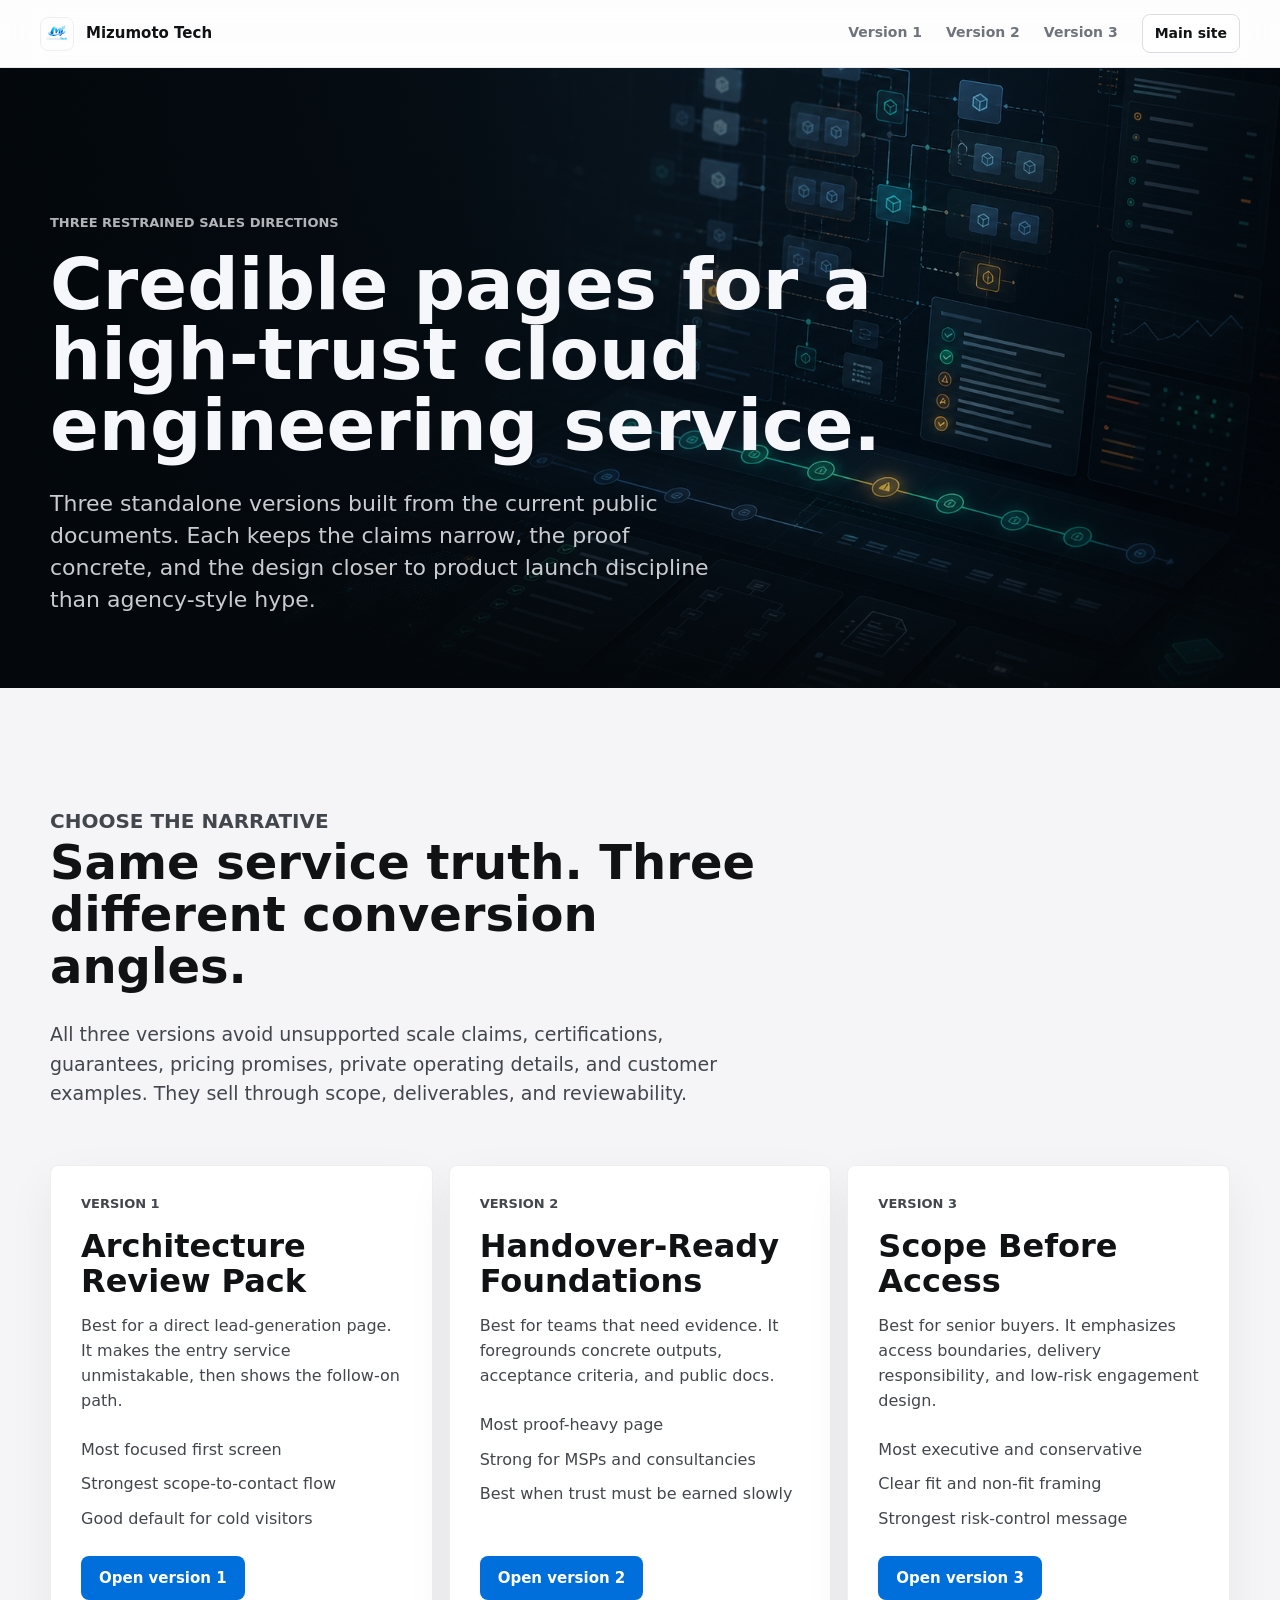
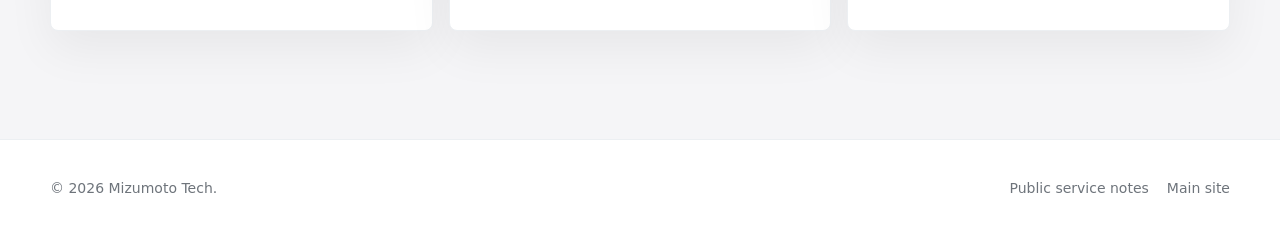
==== sales/index.html @ ddb333c5 "some random sales pages" ====
<!doctype html>
<html lang="en">
  <head>
    <meta charset="utf-8">
    <meta name="viewport" content="width=device-width, initial-scale=1">
    <title>Mizumoto Tech Sales Page Concepts</title>
    <meta
      name="description"
      content="Three public-safe static sales page concepts for Mizumoto Tech, based on the current service documents."
    >
    <meta name="theme-color" content="#f5f5f7">
    <link rel="icon" type="image/png" href="assets/mizumototech_logo.png">
    <link rel="apple-touch-icon" href="assets/mizumototech_logo.png">
    <link rel="stylesheet" href="sales.css">
  </head>
  <body class="sales-home">
    <header class="topbar">
      <a class="brand" href="./index.html" aria-label="Mizumoto Tech sales concepts">
        <img src="assets/mizumototech_logo.png" alt="">
        <span>Mizumoto Tech</span>
      </a>
      <nav class="nav" aria-label="Sales page versions">
        <a href="v1.html">Version 1</a>
        <a href="v2.html">Version 2</a>
        <a href="v3.html">Version 3</a>
        <a class="nav-cta" href="../">Main site</a>
      </nav>
    </header>

    <main>
      <section class="hero compact lead-wide" aria-labelledby="page-title">
        <div class="hero-inner">
          <p class="eyebrow">Three restrained sales directions</p>
          <h1 id="page-title">Credible pages for a high-trust cloud engineering service.</h1>
          <p class="hero-copy">
            Three standalone versions built from the current public documents.
            Each keeps the claims narrow, the proof concrete, and the design
            closer to product launch discipline than agency-style hype.
          </p>
        </div>
      </section>

      <section class="home-intro" aria-labelledby="versions-title">
        <div class="section-inner">
          <div class="section-kicker">
            <p class="eyebrow">Choose the narrative</p>
            <h2 id="versions-title">Same service truth. Three different conversion angles.</h2>
          </div>
          <p class="home-note">
            All three versions avoid unsupported scale claims, certifications,
            guarantees, pricing promises, private operating details, and customer
            examples. They sell through scope, deliverables, and reviewability.
          </p>

          <div class="version-grid" aria-label="Available sales page versions">
            <article class="version-card">
              <div>
                <p class="eyebrow">Version 1</p>
                <h2>Architecture Review Pack</h2>
                <p>
                  Best for a direct lead-generation page. It makes the entry
                  service unmistakable, then shows the follow-on path.
                </p>
                <ul>
                  <li>Most focused first screen</li>
                  <li>Strongest scope-to-contact flow</li>
                  <li>Good default for cold visitors</li>
                </ul>
              </div>
              <a class="button primary" href="v1.html">Open version 1</a>
            </article>

            <article class="version-card">
              <div>
                <p class="eyebrow">Version 2</p>
                <h2>Handover-Ready Foundations</h2>
                <p>
                  Best for teams that need evidence. It foregrounds concrete
                  outputs, acceptance criteria, and public docs.
                </p>
                <ul>
                  <li>Most proof-heavy page</li>
                  <li>Strong for MSPs and consultancies</li>
                  <li>Best when trust must be earned slowly</li>
                </ul>
              </div>
              <a class="button primary" href="v2.html">Open version 2</a>
            </article>

            <article class="version-card">
              <div>
                <p class="eyebrow">Version 3</p>
                <h2>Scope Before Access</h2>
                <p>
                  Best for senior buyers. It emphasizes access boundaries,
                  delivery responsibility, and low-risk engagement design.
                </p>
                <ul>
                  <li>Most executive and conservative</li>
                  <li>Clear fit and non-fit framing</li>
                  <li>Strongest risk-control message</li>
                </ul>
              </div>
              <a class="button primary" href="v3.html">Open version 3</a>
            </article>
          </div>
        </div>
      </section>
    </main>

    <footer class="site-footer">
      <div class="footer-inner">
        <span>&copy; 2026 Mizumoto Tech.</span>
        <nav class="footer-links" aria-label="Footer links">
          <a href="../docs.html?doc=content%2Fimported%2Fsre-runbooks%2Fdocs%2Fservice-positioning.md">Public service notes</a>
          <a href="../">Main site</a>
        </nav>
      </div>
    </footer>
  </body>
</html>
---- sales/sales.css ----
:root {
  color-scheme: light;
  --ink: #101214;
  --ink-soft: #42474d;
  --muted: #6e747b;
  --line: #d9dde2;
  --line-soft: #eceff2;
  --paper: #ffffff;
  --wash: #f5f5f7;
  --wash-strong: #ededf0;
  --night: #080d12;
  --night-soft: #111820;
  --blue: #006edb;
  --teal: #0a8f86;
  --green: #4f7f2a;
  --amber: #a76400;
  --max: 1180px;
  --shadow: 0 24px 72px rgba(16, 18, 20, 0.11);
}

* {
  box-sizing: border-box;
}

html {
  background: var(--wash);
  scroll-behavior: smooth;
}

body {
  margin: 0;
  min-width: 320px;
  color: var(--ink);
  background: var(--wash);
  font-family:
    Inter, ui-sans-serif, system-ui, -apple-system, BlinkMacSystemFont, "Segoe UI",
    sans-serif;
  line-height: 1.55;
  letter-spacing: 0;
  text-rendering: optimizeLegibility;
}

body.sales-v1 {
  --variant: var(--blue);
}

body.sales-v2 {
  --variant: var(--teal);
}

body.sales-v3 {
  --variant: var(--amber);
}

a {
  color: inherit;
  text-decoration: none;
}

img {
  max-width: 100%;
}

.topbar {
  position: sticky;
  top: 0;
  z-index: 50;
  display: flex;
  min-height: 68px;
  align-items: center;
  justify-content: space-between;
  gap: 24px;
  padding: 0 40px;
  border-bottom: 1px solid rgba(217, 221, 226, 0.64);
  background: rgba(255, 255, 255, 0.82);
  backdrop-filter: blur(22px);
}

.brand {
  display: inline-flex;
  align-items: center;
  gap: 12px;
  min-width: max-content;
  font-size: 15px;
  font-weight: 700;
  color: var(--ink);
}

.brand img {
  display: block;
  width: 34px;
  height: 34px;
  border: 1px solid var(--line-soft);
  border-radius: 8px;
}

.nav {
  display: flex;
  align-items: center;
  justify-content: flex-end;
  gap: 24px;
  color: var(--muted);
  font-size: 14px;
  font-weight: 560;
}

.nav a {
  padding: 12px 0;
  border-bottom: 1px solid transparent;
}

.nav a:hover,
.nav a:focus-visible,
.nav a[aria-current="page"] {
  color: var(--ink);
  border-color: currentColor;
}

.nav .nav-cta {
  padding: 8px 12px;
  border: 1px solid var(--line);
  border-radius: 8px;
  color: var(--ink);
  background: rgba(255, 255, 255, 0.64);
}

.hero {
  position: relative;
  min-height: 760px;
  display: grid;
  align-items: end;
  overflow: hidden;
  color: #f5f7fa;
  background:
    linear-gradient(90deg, rgba(4, 8, 12, 0.92) 0%, rgba(4, 8, 12, 0.78) 35%, rgba(4, 8, 12, 0.2) 72%, rgba(4, 8, 12, 0.56) 100%),
    linear-gradient(0deg, rgba(4, 8, 12, 0.88) 0%, rgba(4, 8, 12, 0) 34%),
    url("assets/cloud-reliability-hero.png");
  background-size: cover;
  background-position: center;
}

.hero.compact {
  min-height: 620px;
}

.hero-inner,
.section-inner,
.footer-inner {
  width: min(var(--max), calc(100% - 80px));
  margin: 0 auto;
}

.hero-inner {
  padding: 136px 0 72px;
}

.hero .eyebrow {
  color: rgba(245, 247, 250, 0.72);
}

.eyebrow {
  margin: 0 0 18px;
  color: var(--variant, var(--blue));
  font-size: 13px;
  font-weight: 760;
  line-height: 1.2;
  text-transform: uppercase;
  letter-spacing: 0;
}

.hero h1 {
  max-width: 820px;
  margin: 0;
  font-size: 72px;
  line-height: 0.98;
  font-weight: 760;
  letter-spacing: 0;
}

.hero.lead-wide h1 {
  max-width: 940px;
}

.hero-copy {
  max-width: 660px;
  margin: 28px 0 0;
  color: rgba(245, 247, 250, 0.82);
  font-size: 22px;
  line-height: 1.45;
}

.hero-actions,
.section-actions {
  display: flex;
  flex-wrap: wrap;
  align-items: center;
  gap: 12px;
  margin-top: 34px;
}

.button {
  display: inline-flex;
  min-height: 44px;
  align-items: center;
  justify-content: center;
  padding: 11px 17px;
  border: 1px solid transparent;
  border-radius: 8px;
  font-size: 15px;
  font-weight: 700;
  line-height: 1.2;
}

.button.primary {
  color: #fff;
  background: var(--blue);
}

.button.secondary {
  color: #f5f7fa;
  border-color: rgba(245, 247, 250, 0.28);
  background: rgba(245, 247, 250, 0.08);
}

.button.light {
  color: var(--ink);
  border-color: var(--line);
  background: var(--paper);
}

.button:hover,
.button:focus-visible {
  transform: translateY(-1px);
}

.hero-proof {
  display: grid;
  grid-template-columns: repeat(4, 1fr);
  gap: 1px;
  max-width: 980px;
  margin-top: 76px;
  border: 1px solid rgba(245, 247, 250, 0.14);
  border-radius: 8px;
  overflow: hidden;
  background: rgba(245, 247, 250, 0.14);
}

.hero-proof div {
  min-height: 112px;
  padding: 22px;
  background: rgba(5, 10, 15, 0.42);
  backdrop-filter: blur(14px);
}

.hero-proof strong {
  display: block;
  margin-bottom: 8px;
  color: #fff;
  font-size: 17px;
  line-height: 1.25;
}

.hero-proof span {
  display: block;
  color: rgba(245, 247, 250, 0.68);
  font-size: 14px;
  line-height: 1.45;
}

.band {
  padding: 108px 0;
}

.band.white {
  background: var(--paper);
}

.band.soft {
  background: var(--wash);
}

.band.dark {
  color: #f5f7fa;
  background: var(--night);
}

.band.rule {
  border-top: 1px solid var(--line-soft);
}

.section-kicker {
  max-width: 760px;
}

.section-kicker h2 {
  margin: 0;
  font-size: 48px;
  line-height: 1.08;
  font-weight: 740;
  letter-spacing: 0;
}

.section-kicker p {
  margin: 22px 0 0;
  color: var(--ink-soft);
  font-size: 20px;
  line-height: 1.55;
}

.dark .section-kicker p {
  color: rgba(245, 247, 250, 0.72);
}

.split {
  display: grid;
  grid-template-columns: minmax(0, 0.95fr) minmax(320px, 1.05fr);
  gap: 72px;
  align-items: start;
}

.split.reverse {
  grid-template-columns: minmax(320px, 1fr) minmax(0, 0.95fr);
}

.lead-statement {
  max-width: 860px;
  margin: 0;
  font-size: 42px;
  line-height: 1.12;
  font-weight: 720;
  letter-spacing: 0;
}

.quiet {
  color: var(--muted);
}

.body-copy {
  max-width: 700px;
  color: var(--ink-soft);
  font-size: 18px;
}

.body-copy p {
  margin: 0 0 18px;
}

.metric-row {
  display: grid;
  grid-template-columns: repeat(3, 1fr);
  gap: 1px;
  margin-top: 52px;
  border: 1px solid var(--line-soft);
  border-radius: 8px;
  overflow: hidden;
  background: var(--line-soft);
}

.metric {
  min-height: 168px;
  padding: 26px;
  background: var(--paper);
}

.metric strong {
  display: block;
  margin-bottom: 16px;
  font-size: 36px;
  line-height: 1;
  color: var(--variant, var(--blue));
}

.metric span {
  display: block;
  color: var(--ink-soft);
  font-size: 16px;
}

.cards {
  display: grid;
  grid-template-columns: repeat(3, 1fr);
  gap: 16px;
  margin-top: 48px;
}

.cards.two {
  grid-template-columns: repeat(2, 1fr);
}

.cards.four {
  grid-template-columns: repeat(4, 1fr);
}

.card {
  min-height: 248px;
  padding: 28px;
  border: 1px solid var(--line-soft);
  border-radius: 8px;
  background: var(--paper);
}

.card.dark-card {
  border-color: rgba(245, 247, 250, 0.14);
  background: rgba(245, 247, 250, 0.06);
}

.card-number {
  display: block;
  margin-bottom: 28px;
  color: var(--variant, var(--blue));
  font-size: 14px;
  font-weight: 780;
}

.card h3 {
  margin: 0 0 14px;
  font-size: 24px;
  line-height: 1.16;
  font-weight: 720;
  letter-spacing: 0;
}

.card p {
  margin: 0;
  color: var(--ink-soft);
  font-size: 16px;
}

.dark .card p {
  color: rgba(245, 247, 250, 0.72);
}

.quote-panel {
  padding: 40px;
  border: 1px solid var(--line-soft);
  border-radius: 8px;
  background: var(--paper);
  box-shadow: var(--shadow);
}

.quote-panel p {
  margin: 0;
  font-size: 28px;
  line-height: 1.24;
  font-weight: 700;
  letter-spacing: 0;
}

.quote-panel span {
  display: block;
  margin-top: 22px;
  color: var(--muted);
  font-size: 15px;
  font-weight: 650;
}

.process {
  display: grid;
  grid-template-columns: repeat(4, 1fr);
  gap: 0;
  margin-top: 52px;
  border: 1px solid var(--line-soft);
  border-radius: 8px;
  overflow: hidden;
  background: var(--paper);
}

.dark .process {
  border-color: rgba(245, 247, 250, 0.14);
  background: rgba(245, 247, 250, 0.08);
}

.process-step {
  min-height: 250px;
  padding: 28px;
  border-right: 1px solid var(--line-soft);
}

.dark .process-step {
  border-color: rgba(245, 247, 250, 0.14);
  background: rgba(245, 247, 250, 0.04);
}

.process-step:last-child {
  border-right: 0;
}

.process-step span {
  display: block;
  margin-bottom: 44px;
  color: var(--variant, var(--blue));
  font-size: 13px;
  font-weight: 800;
}

.process-step h3 {
  margin: 0 0 12px;
  font-size: 22px;
  line-height: 1.16;
}

.process-step p {
  margin: 0;
  color: var(--ink-soft);
}

.dark .process-step p {
  color: rgba(245, 247, 250, 0.72);
}

.fit-grid {
  display: grid;
  grid-template-columns: repeat(2, 1fr);
  gap: 16px;
  margin-top: 48px;
}

.fit-panel {
  padding: 32px;
  border: 1px solid var(--line-soft);
  border-radius: 8px;
  background: var(--paper);
}

.fit-panel h3 {
  margin: 0 0 20px;
  font-size: 24px;
  line-height: 1.2;
}

.check-list {
  display: grid;
  gap: 14px;
  margin: 0;
  padding: 0;
  list-style: none;
}

.check-list li {
  position: relative;
  padding-left: 26px;
  color: var(--ink-soft);
}

.check-list li::before {
  position: absolute;
  left: 0;
  top: 0.45em;
  width: 9px;
  height: 9px;
  border: 1px solid currentColor;
  border-radius: 50%;
  content: "";
  color: var(--variant, var(--blue));
}

.feature-list {
  display: grid;
  gap: 18px;
  margin: 0;
  padding: 0;
  list-style: none;
}

.feature-list li {
  padding: 22px 0;
  border-bottom: 1px solid var(--line-soft);
}

.feature-list li:first-child {
  padding-top: 0;
}

.feature-list strong {
  display: block;
  margin-bottom: 8px;
  font-size: 20px;
}

.feature-list span {
  color: var(--ink-soft);
}

.doc-links {
  display: flex;
  flex-wrap: wrap;
  gap: 10px;
  margin-top: 26px;
}

.doc-links a {
  padding: 9px 12px;
  border: 1px solid var(--line);
  border-radius: 8px;
  color: var(--ink-soft);
  background: var(--paper);
  font-size: 14px;
  font-weight: 660;
}

.doc-links a:hover,
.doc-links a:focus-visible {
  color: var(--ink);
  border-color: var(--ink);
}

.proof-table {
  margin-top: 48px;
  border: 1px solid var(--line-soft);
  border-radius: 8px;
  overflow: hidden;
  background: var(--paper);
}

.proof-row {
  display: grid;
  grid-template-columns: 0.65fr 1fr 1fr;
  border-bottom: 1px solid var(--line-soft);
}

.proof-row:last-child {
  border-bottom: 0;
}

.proof-row > div {
  padding: 24px;
  border-right: 1px solid var(--line-soft);
}

.proof-row > div:last-child {
  border-right: 0;
}

.proof-row strong {
  display: block;
  margin-bottom: 6px;
}

.proof-row span {
  color: var(--ink-soft);
}

.cta {
  padding: 104px 0;
  color: #f5f7fa;
  background:
    linear-gradient(90deg, rgba(4, 8, 12, 0.96), rgba(4, 8, 12, 0.74)),
    url("assets/cloud-reliability-hero.png");
  background-size: cover;
  background-position: center;
}

.cta-grid {
  display: grid;
  grid-template-columns: minmax(0, 1fr) 360px;
  gap: 56px;
  align-items: end;
}

.cta h2 {
  margin: 0;
  max-width: 820px;
  font-size: 52px;
  line-height: 1.06;
  letter-spacing: 0;
}

.cta p {
  margin: 22px 0 0;
  max-width: 660px;
  color: rgba(245, 247, 250, 0.74);
  font-size: 19px;
}

.contact-box {
  padding: 26px;
  border: 1px solid rgba(245, 247, 250, 0.16);
  border-radius: 8px;
  background: rgba(245, 247, 250, 0.07);
}

.contact-box span {
  display: block;
  color: rgba(245, 247, 250, 0.66);
  font-size: 13px;
  font-weight: 750;
  text-transform: uppercase;
}

.contact-box strong {
  display: block;
  margin-top: 12px;
  font-size: 23px;
  line-height: 1.2;
}

.contact-box small {
  display: block;
  margin-top: 10px;
  color: rgba(245, 247, 250, 0.58);
}

.site-footer {
  padding: 38px 0;
  color: var(--muted);
  border-top: 1px solid var(--line-soft);
  background: var(--paper);
  font-size: 14px;
}

.footer-inner {
  display: flex;
  justify-content: space-between;
  gap: 24px;
}

.footer-links {
  display: flex;
  flex-wrap: wrap;
  gap: 18px;
  justify-content: flex-end;
}

.version-grid {
  display: grid;
  grid-template-columns: repeat(3, 1fr);
  gap: 16px;
  margin-top: 56px;
}

.version-card {
  display: flex;
  min-height: 390px;
  flex-direction: column;
  justify-content: space-between;
  padding: 30px;
  border: 1px solid var(--line-soft);
  border-radius: 8px;
  background: var(--paper);
  box-shadow: 0 18px 48px rgba(16, 18, 20, 0.06);
}

.version-card:hover,
.version-card:focus-within {
  transform: translateY(-3px);
  box-shadow: var(--shadow);
}

.version-card h2 {
  margin: 0;
  font-size: 32px;
  line-height: 1.08;
  letter-spacing: 0;
}

.version-card p {
  color: var(--ink-soft);
}

.version-card ul {
  display: grid;
  gap: 10px;
  margin: 24px 0;
  padding: 0;
  list-style: none;
  color: var(--ink-soft);
}

.version-card li {
  padding-left: 0;
}

.version-card .button {
  align-self: flex-start;
}

.home-intro {
  padding: 96px 0 108px;
  background: var(--wash);
}

.home-note {
  max-width: 720px;
  margin-top: 28px;
  color: var(--ink-soft);
  font-size: 19px;
}

@media (max-width: 980px) {
  .topbar {
    align-items: flex-start;
    flex-direction: column;
    padding: 16px 24px;
  }

  .nav {
    width: 100%;
    justify-content: flex-start;
    overflow-x: auto;
    padding-bottom: 4px;
  }

  .hero {
    min-height: 690px;
    background-position: center right 28%;
  }

  .hero-inner,
  .section-inner,
  .footer-inner {
    width: min(var(--max), calc(100% - 40px));
  }

  .hero h1 {
    font-size: 54px;
  }

  .hero-copy {
    font-size: 20px;
  }

  .hero-proof,
  .metric-row,
  .cards,
  .cards.two,
  .cards.four,
  .process,
  .fit-grid,
  .version-grid,
  .cta-grid,
  .split,
  .split.reverse {
    grid-template-columns: 1fr;
  }

  .process-step {
    border-right: 0;
    border-bottom: 1px solid var(--line-soft);
  }

  .process-step:last-child {
    border-bottom: 0;
  }

  .proof-row {
    grid-template-columns: 1fr;
  }

  .proof-row > div {
    border-right: 0;
    border-bottom: 1px solid var(--line-soft);
  }

  .proof-row > div:last-child {
    border-bottom: 0;
  }

  .footer-inner {
    flex-direction: column;
  }

  .footer-links {
    justify-content: flex-start;
  }
}

@media (max-width: 640px) {
  .topbar {
    position: static;
  }

  .hero {
    min-height: 680px;
  }

  .hero-inner {
    padding: 92px 0 42px;
  }

  .hero h1 {
    font-size: 42px;
    line-height: 1.03;
  }

  .hero-copy {
    font-size: 18px;
  }

  .hero-proof div,
  .card,
  .metric,
  .fit-panel,
  .quote-panel,
  .version-card {
    padding: 22px;
  }

  .section-kicker h2,
  .cta h2 {
    font-size: 36px;
    line-height: 1.12;
  }

  .lead-statement {
    font-size: 32px;
  }

  .band,
  .cta {
    padding: 72px 0;
  }
}

@media (prefers-reduced-motion: no-preference) {
  .button,
  .version-card {
    transition:
      transform 180ms ease,
      box-shadow 180ms ease,
      border-color 180ms ease,
      color 180ms ease,
      background-color 180ms ease;
  }
}
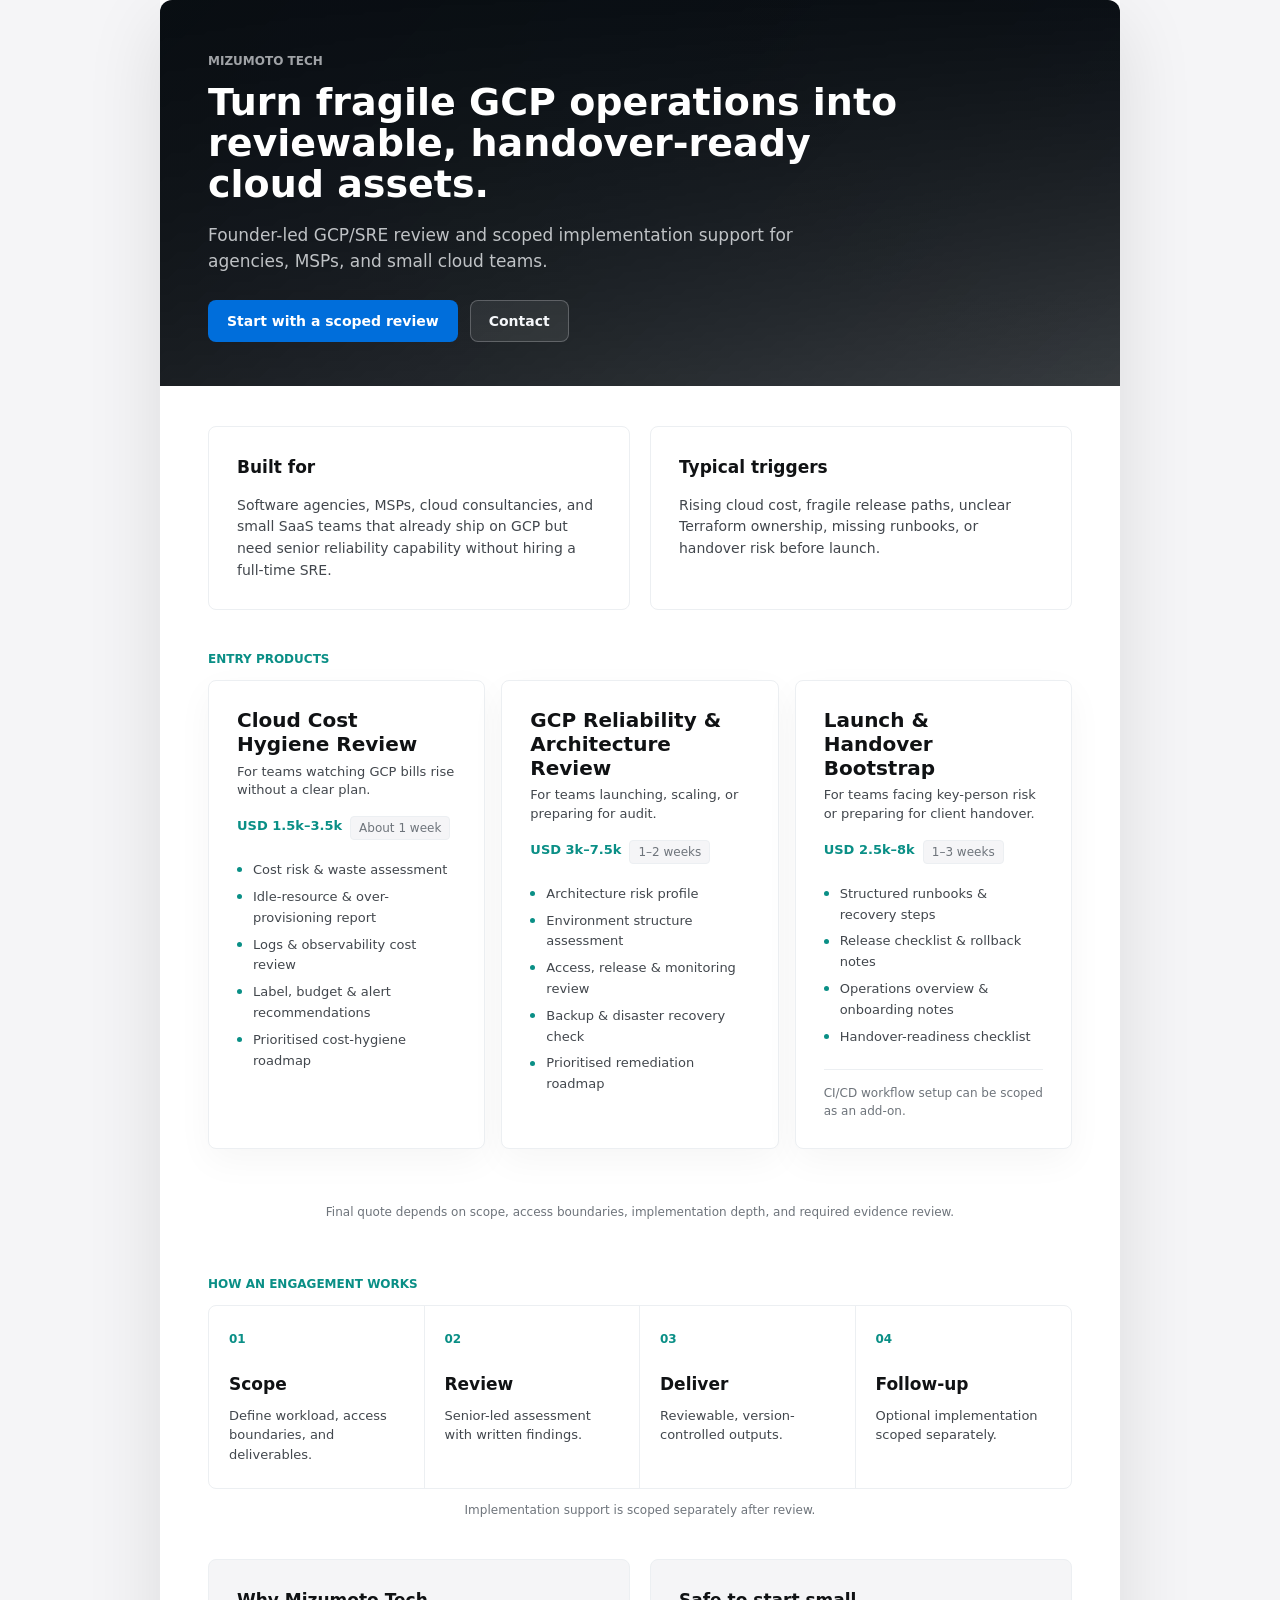
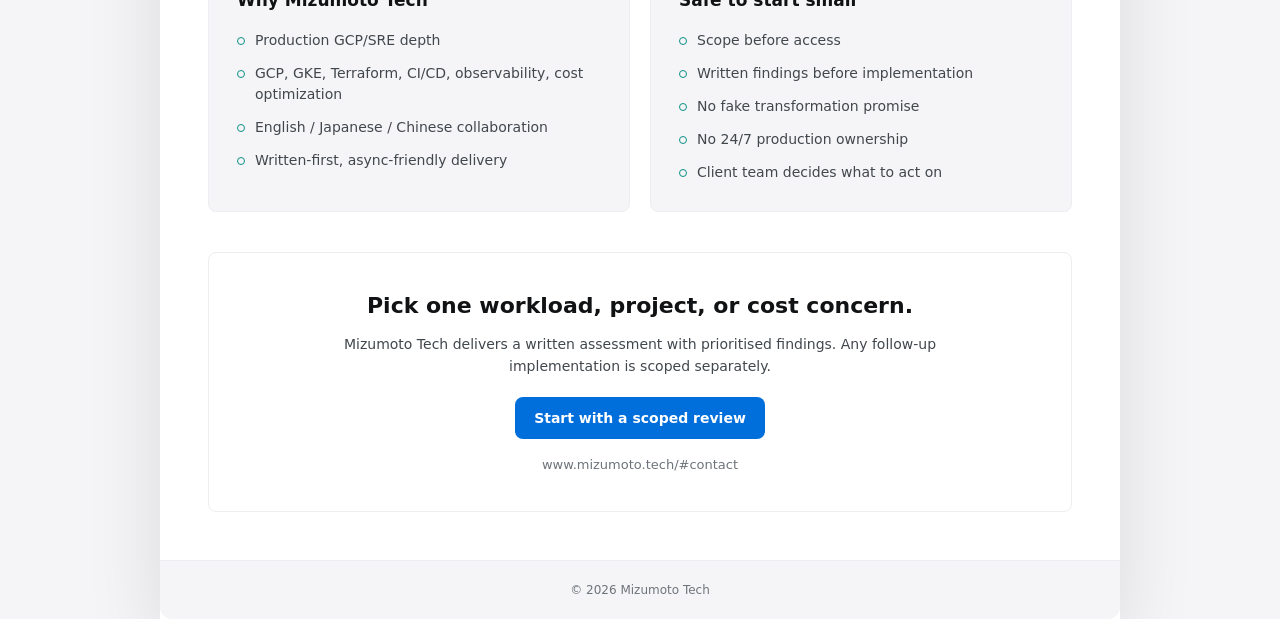
==== commit 0179b7e9: "sales update" ====
--- a/sales/index.html
+++ b/sales/index.html
@@ -3,119 +3,105 @@
   <head>
     <meta charset="utf-8">
     <meta name="viewport" content="width=device-width, initial-scale=1">
-    <title>Mizumoto Tech Sales Page Concepts</title>
+    <title>Mizumoto Tech Sales Sheet</title>
     <meta
       name="description"
-      content="Three public-safe static sales page concepts for Mizumoto Tech, based on the current service documents."
+      content="Mizumoto Tech one-page sales sheet for founder-led GCP reliability engineering and scoped SRE support."
     >
-    <meta name="theme-color" content="#f5f5f7">
+    <meta name="robots" content="noindex">
+    <meta name="theme-color" content="#080d12">
+    <meta http-equiv="refresh" content="0; url=mizumoto-tech-one-page-appeal-sheet.html">
+    <link rel="canonical" href="mizumoto-tech-one-page-appeal-sheet.html">
     <link rel="icon" type="image/png" href="assets/mizumototech_logo.png">
     <link rel="apple-touch-icon" href="assets/mizumototech_logo.png">
-    <link rel="stylesheet" href="sales.css">
+    <style>
+      :root {
+        color-scheme: light;
+        --ink: #101214;
+        --muted: #6e747b;
+        --paper: #ffffff;
+        --wash: #f5f5f7;
+        --blue: #006edb;
+        --line: #d9dde2;
+      }
+
+      * {
+        box-sizing: border-box;
+      }
+
+      html {
+        background: var(--wash);
+      }
+
+      body {
+        display: grid;
+        min-width: 320px;
+        min-height: 100vh;
+        margin: 0;
+        place-items: center;
+        background: var(--wash);
+        color: var(--ink);
+        font-family:
+          Inter, ui-sans-serif, system-ui, -apple-system, BlinkMacSystemFont,
+          "Segoe UI", sans-serif;
+        line-height: 1.5;
+      }
+
+      main {
+        width: min(520px, calc(100% - 40px));
+        padding: 32px;
+        border: 1px solid var(--line);
+        border-radius: 12px;
+        background: var(--paper);
+      }
+
+      img {
+        display: block;
+        width: 40px;
+        height: 40px;
+        margin-bottom: 24px;
+        border: 1px solid #eceff2;
+        border-radius: 8px;
+      }
+
+      h1 {
+        margin: 0;
+        font-size: 28px;
+        line-height: 1.14;
+        letter-spacing: 0;
+      }
+
+      p {
+        margin: 14px 0 0;
+        color: var(--muted);
+      }
+
+      a {
+        display: inline-flex;
+        min-height: 42px;
+        align-items: center;
+        justify-content: center;
+        margin-top: 22px;
+        padding: 10px 14px;
+        border-radius: 8px;
+        background: var(--blue);
+        color: #fff;
+        font-weight: 700;
+        text-decoration: none;
+      }
+    </style>
+    <script>
+      window.location.replace('mizumoto-tech-one-page-appeal-sheet.html');
+    </script>
   </head>
-  <body class="sales-home">
-    <header class="topbar">
-      <a class="brand" href="./index.html" aria-label="Mizumoto Tech sales concepts">
-        <img src="assets/mizumototech_logo.png" alt="">
-        <span>Mizumoto Tech</span>
-      </a>
-      <nav class="nav" aria-label="Sales page versions">
-        <a href="v1.html">Version 1</a>
-        <a href="v2.html">Version 2</a>
-        <a href="v3.html">Version 3</a>
-        <a class="nav-cta" href="../">Main site</a>
-      </nav>
-    </header>
-
+  <body>
     <main>
-      <section class="hero compact lead-wide" aria-labelledby="page-title">
-        <div class="hero-inner">
-          <p class="eyebrow">Three restrained sales directions</p>
-          <h1 id="page-title">Credible pages for a high-trust cloud engineering service.</h1>
-          <p class="hero-copy">
-            Three standalone versions built from the current public documents.
-            Each keeps the claims narrow, the proof concrete, and the design
-            closer to product launch discipline than agency-style hype.
-          </p>
-        </div>
-      </section>
-
-      <section class="home-intro" aria-labelledby="versions-title">
-        <div class="section-inner">
-          <div class="section-kicker">
-            <p class="eyebrow">Choose the narrative</p>
-            <h2 id="versions-title">Same service truth. Three different conversion angles.</h2>
-          </div>
-          <p class="home-note">
-            All three versions avoid unsupported scale claims, certifications,
-            guarantees, pricing promises, private operating details, and customer
-            examples. They sell through scope, deliverables, and reviewability.
-          </p>
-
-          <div class="version-grid" aria-label="Available sales page versions">
-            <article class="version-card">
-              <div>
-                <p class="eyebrow">Version 1</p>
-                <h2>Architecture Review Pack</h2>
-                <p>
-                  Best for a direct lead-generation page. It makes the entry
-                  service unmistakable, then shows the follow-on path.
-                </p>
-                <ul>
-                  <li>Most focused first screen</li>
-                  <li>Strongest scope-to-contact flow</li>
-                  <li>Good default for cold visitors</li>
-                </ul>
-              </div>
-              <a class="button primary" href="v1.html">Open version 1</a>
-            </article>
-
-            <article class="version-card">
-              <div>
-                <p class="eyebrow">Version 2</p>
-                <h2>Handover-Ready Foundations</h2>
-                <p>
-                  Best for teams that need evidence. It foregrounds concrete
-                  outputs, acceptance criteria, and public docs.
-                </p>
-                <ul>
-                  <li>Most proof-heavy page</li>
-                  <li>Strong for MSPs and consultancies</li>
-                  <li>Best when trust must be earned slowly</li>
-                </ul>
-              </div>
-              <a class="button primary" href="v2.html">Open version 2</a>
-            </article>
-
-            <article class="version-card">
-              <div>
-                <p class="eyebrow">Version 3</p>
-                <h2>Scope Before Access</h2>
-                <p>
-                  Best for senior buyers. It emphasizes access boundaries,
-                  delivery responsibility, and low-risk engagement design.
-                </p>
-                <ul>
-                  <li>Most executive and conservative</li>
-                  <li>Clear fit and non-fit framing</li>
-                  <li>Strongest risk-control message</li>
-                </ul>
-              </div>
-              <a class="button primary" href="v3.html">Open version 3</a>
-            </article>
-          </div>
-        </div>
-      </section>
+      <img src="assets/mizumototech_logo.png" alt="">
+      <h1>Mizumoto Tech Sales Sheet</h1>
+      <p>
+        Redirecting to the canonical one-page appeal sheet.
+      </p>
+      <a href="mizumoto-tech-one-page-appeal-sheet.html">Open the sales sheet</a>
     </main>
-
-    <footer class="site-footer">
-      <div class="footer-inner">
-        <span>&copy; 2026 Mizumoto Tech.</span>
-        <nav class="footer-links" aria-label="Footer links">
-          <a href="../docs.html?doc=content%2Fimported%2Fsre-runbooks%2Fdocs%2Fservice-positioning.md">Public service notes</a>
-          <a href="../">Main site</a>
-        </nav>
-      </div>
-    </footer>
   </body>
 </html>
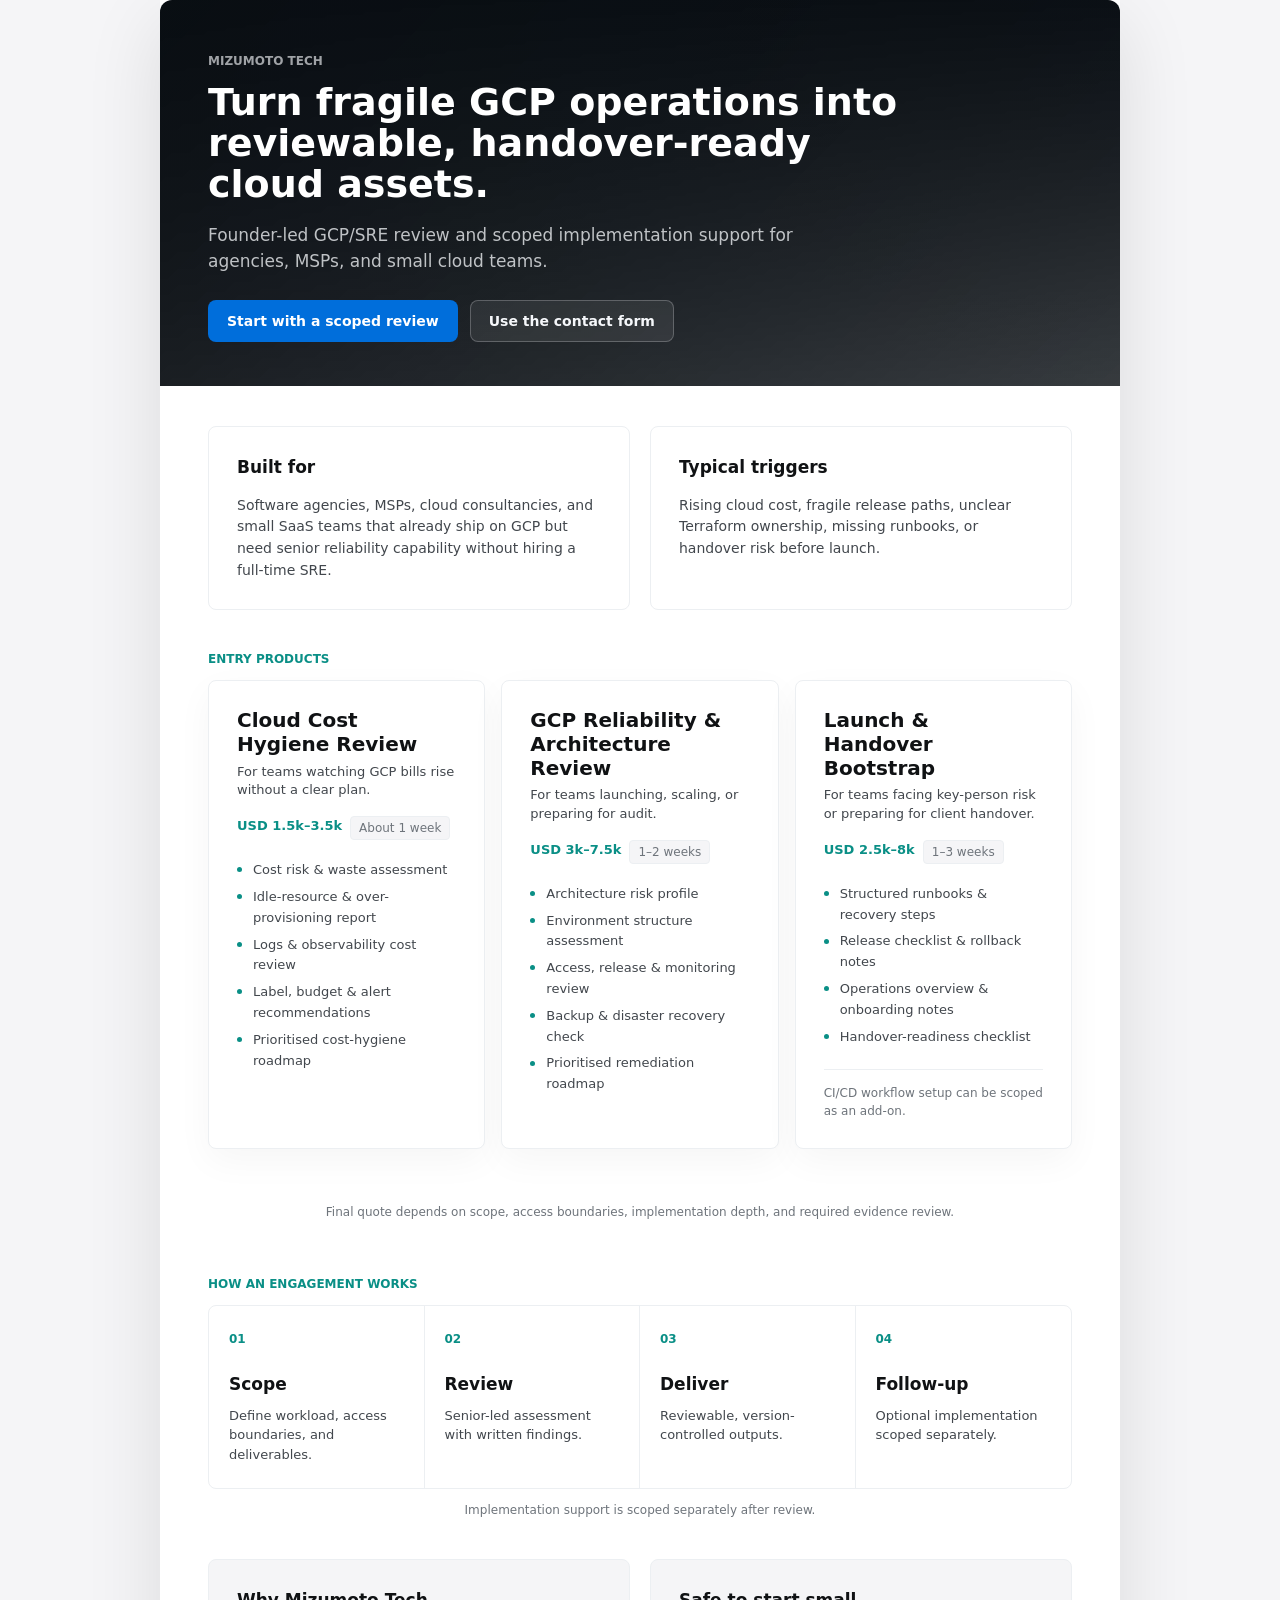
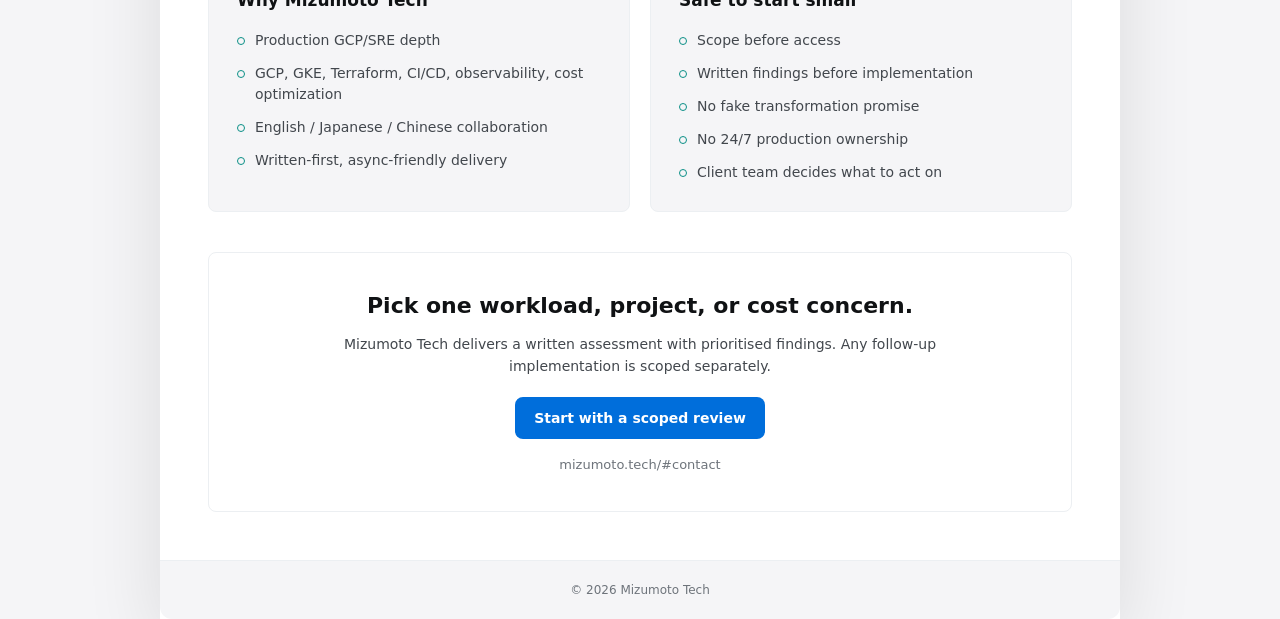
==== commit 2bf05c17: "checkpoint 009" ====
--- a/sales/index.html
+++ b/sales/index.html
@@ -10,8 +10,8 @@
     >
     <meta name="robots" content="noindex">
     <meta name="theme-color" content="#080d12">
-    <meta http-equiv="refresh" content="0; url=mizumoto-tech-one-page-appeal-sheet.html">
-    <link rel="canonical" href="mizumoto-tech-one-page-appeal-sheet.html">
+    <meta http-equiv="refresh" content="0; url=mizumoto-tech-one-page-appeal-sheet/">
+    <link rel="canonical" href="mizumoto-tech-one-page-appeal-sheet/">
     <link rel="icon" type="image/png" href="assets/mizumototech_logo.png">
     <link rel="apple-touch-icon" href="assets/mizumototech_logo.png">
     <style>
@@ -91,7 +91,7 @@
       }
     </style>
     <script>
-      window.location.replace('mizumoto-tech-one-page-appeal-sheet.html');
+      window.location.replace('mizumoto-tech-one-page-appeal-sheet/');
     </script>
   </head>
   <body>
@@ -101,7 +101,7 @@
       <p>
         Redirecting to the canonical one-page appeal sheet.
       </p>
-      <a href="mizumoto-tech-one-page-appeal-sheet.html">Open the sales sheet</a>
+      <a href="mizumoto-tech-one-page-appeal-sheet/">Open the sales sheet</a>
     </main>
   </body>
 </html>
